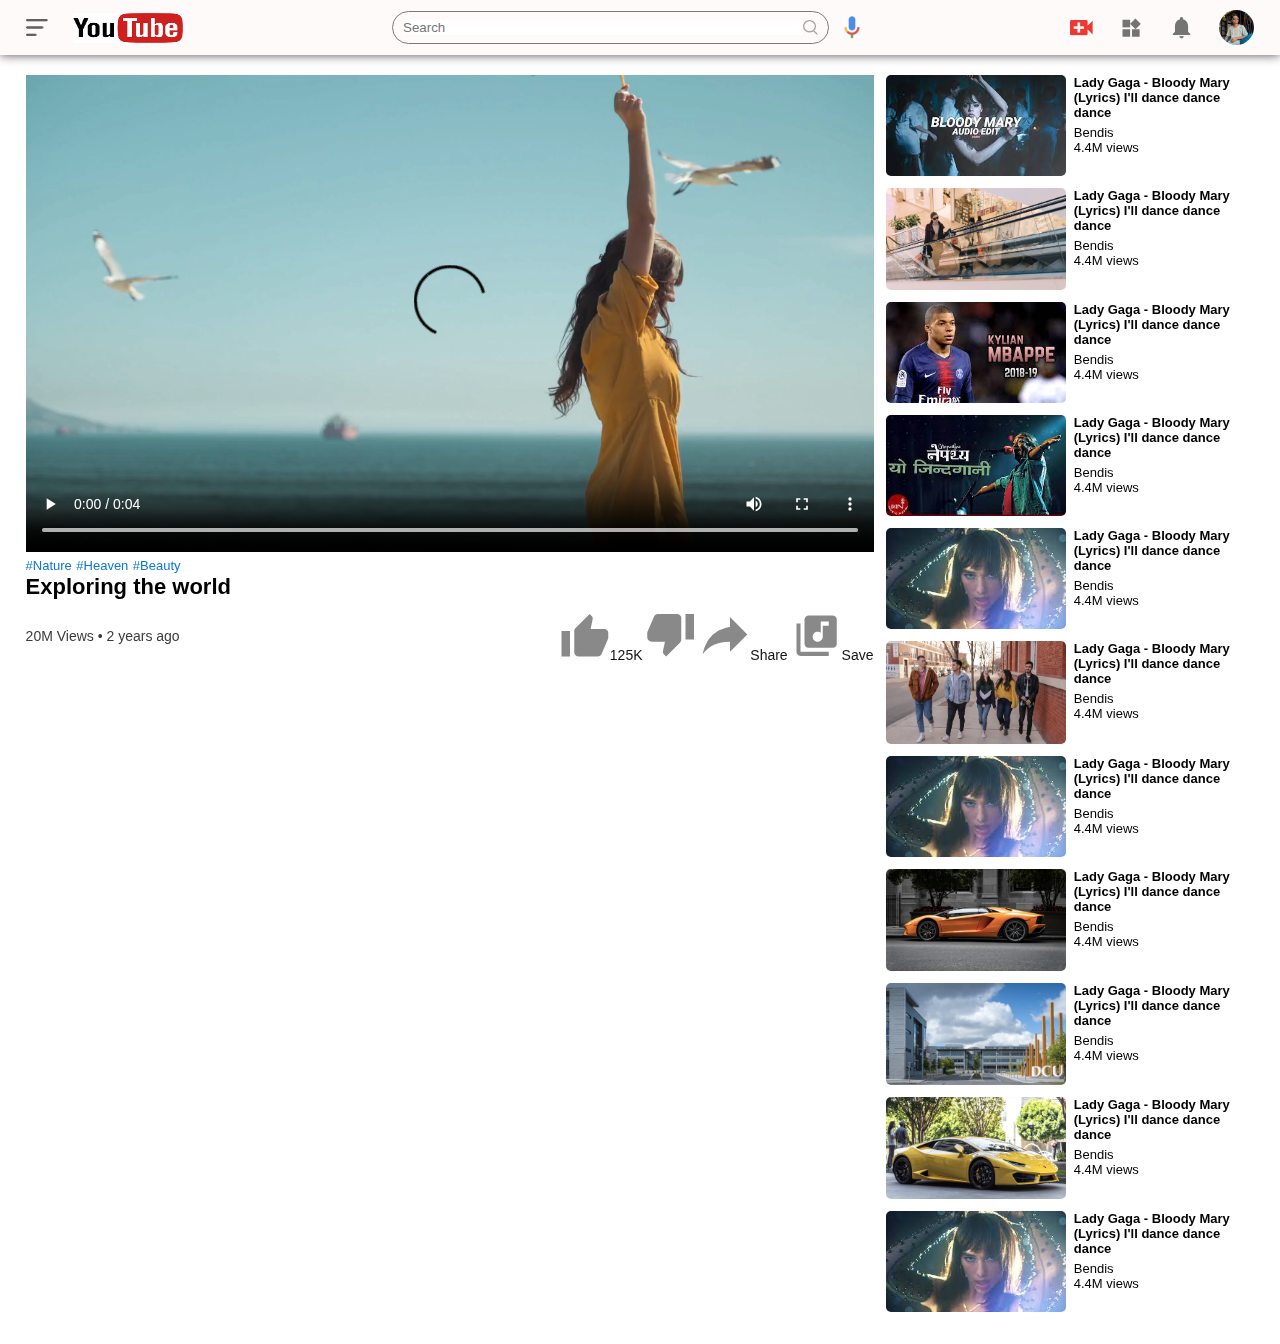
==== play-video.html @ c6f5908e "Fifth  Commit" ====
<!DOCTYPE html>
<html lang="en">
<head>
    <meta charset="UTF-8">
    <meta http-equiv="X-UA-Compatible" content="IE=edge">
    <meta name="viewport" content="width=device-width, initial-scale=1.0">
    <title>Play Video- Easy Tutorials YouTube Channel</title>
    <link rel="stylesheet" href="style.css">
</head>
<body>
    <nav class="flex-div">
        <div class="nav-left flex-div">
          <img class="menu-icon" src="images/menu.png" alt="" />
          <img
            class="logo"
            style="width: 110px; height: 30px"
            src="images/logo1.png"
            alt=""
          />
        </div>
  
        <div class="nav-middle flex-div">
          <div class="search-box flex-div">
            <input type="text" placeholder="Search" />
            <img src="images/search.png" alt="" />
          </div>
          <img src="images/voice-search.png" class="mic-icon" alt="" />
        </div>
  
        <div class="nav-right flex-div">
          <img src="images/upload.png" alt="" />
          <img src="images/more.png" alt="" />
          <img src="images/notification.png" alt="" />
          <img class="user-icon" src="images/Shankar.JPG" alt="" />
        </div>
      </nav>

      <div class="container play-container">
        <div class="row">
            <div class="play-video">
                <video controls autoplay >
                    <source src="images/video.mp4" type="video/mp4">
                </video>
                <div class="tags">
                    <a href="">#Nature</a>
                    <a href="">#Heaven</a>
                    <a href="">#Beauty</a>
                    
                </div>
                <h3>Exploring the world</h3>
                <div class="play-video-info">
                    <p> 20M Views &bull; 2 years ago</p>
                    <div>
                        <a href=""><img src="images/like.png" alt="">125K</a>
                        <a href=""><img src="images/dislike.png" alt=""></a>
                        <a href=""><img src="images/sh.png" alt="">Share</a>
                        <a href=""><img src="images/save.png" alt="">Save</a>
                    </div>
                </div>
            </div>


            <div class="right-sidebar">
                <div class="side-video-list">
                    <a href="" class="small-thumbnail">
                      <img src="images/thumbnai1.jpg"  alt="" />
                    </a>
                      <div class="vid-info">
                        <a href="">Lady Gaga - Bloody Mary (Lyrics) I'll dance dance dance
                        </a>
                        <p >Bendis</p>
                        <p >4.4M views </p>
                      </div> 
                </div>
                <div class="side-video-list">
                    <a href="" class="small-thumbnail">
                      <img src="images/thumbnail3.png"  alt="" />
                    </a>
                      <div class="vid-info">
                        <a href="">Lady Gaga - Bloody Mary (Lyrics) I'll dance dance dance
                        </a>
                        <p >Bendis</p>
                        <p >4.4M views </p>
                      </div> 
                </div>
                <div class="side-video-list">
                    <a href="" class="small-thumbnail">
                      <img src="images/thumbnail3.jpg"  alt="" />
                    </a>
                      <div class="vid-info">
                        <a href="">Lady Gaga - Bloody Mary (Lyrics) I'll dance dance dance
                        </a>
                        <p >Bendis</p>
                        <p >4.4M views </p>
                      </div> 
                </div>
                <div class="side-video-list">
                    <a href="" class="small-thumbnail">
                      <img src="images/thumbnail6.jpg"  alt="" />
                    </a>
                      <div class="vid-info">
                        <a href="">Lady Gaga - Bloody Mary (Lyrics) I'll dance dance dance
                        </a>
                        <p >Bendis</p>
                        <p >4.4M views </p>
                      </div> 
                </div>
                <div class="side-video-list">
                    <a href="" class="small-thumbnail">
                      <img src="images/thumbnail5.jpg"  alt="" />
                    </a>
                      <div class="vid-info">
                        <a href="">Lady Gaga - Bloody Mary (Lyrics) I'll dance dance dance
                        </a>
                        <p >Bendis</p>
                        <p >4.4M views </p>
                      </div> 
                </div>
                <div class="side-video-list">
                    <a href="" class="small-thumbnail">
                      <img src="images/thumbnail5.png"  alt="" />
                    </a>
                      <div class="vid-info">
                        <a href="">Lady Gaga - Bloody Mary (Lyrics) I'll dance dance dance
                        </a>
                        <p >Bendis</p>
                        <p >4.4M views </p>
                      </div> 
                </div>
                <div class="side-video-list">
                    <a href="" class="small-thumbnail">
                      <img src="images/thumbnail5.jpg"  alt="" />
                    </a>
                      <div class="vid-info">
                        <a href="">Lady Gaga - Bloody Mary (Lyrics) I'll dance dance dance
                        </a>
                        <p >Bendis</p>
                        <p >4.4M views </p>
                      </div> 
                </div>
                <div class="side-video-list">
                    <a href="" class="small-thumbnail">
                      <img src="images/thumbnail6.png"  alt="" />
                    </a>
                      <div class="vid-info">
                        <a href="">Lady Gaga - Bloody Mary (Lyrics) I'll dance dance dance
                        </a>
                        <p >Bendis</p>
                        <p >4.4M views </p>
                      </div> 
                </div>
                <div class="side-video-list">
                    <a href="" class="small-thumbnail">
                      <img src="images/thumbnail7.png"  alt="" />
                    </a>
                      <div class="vid-info">
                        <a href="">Lady Gaga - Bloody Mary (Lyrics) I'll dance dance dance
                        </a>
                        <p >Bendis</p>
                        <p >4.4M views </p>
                      </div> 
                </div>
                <div class="side-video-list">
                    <a href="" class="small-thumbnail">
                      <img src="images/thumbnail8.png"  alt="" />
                    </a>
                      <div class="vid-info">
                        <a href="">Lady Gaga - Bloody Mary (Lyrics) I'll dance dance dance
                        </a>
                        <p >Bendis</p>
                        <p >4.4M views </p>
                      </div> 
                </div>
                <div class="side-video-list">
                    <a href="" class="small-thumbnail">
                      <img src="images/thumbnail5.jpg"  alt="" />
                    </a>
                      <div class="vid-info">
                        <a href="">Lady Gaga - Bloody Mary (Lyrics) I'll dance dance dance
                        </a>
                        <p >Bendis</p>
                        <p >4.4M views </p>
                      </div> 
                </div>
        </div>
      </div>
    
</body>
</html>
---- style.css ----
*{
    margin: 0;
    padding: 0;
    font-family: 'poppins', sans-serif;
    box-sizing: border-box;

}

a{
    text-decoration: none;
    color: rgb(20, 20, 20);

}

img{
    cursor: pointer;

}

.flex-div{
    display: flex;
    align-items: center;
}

nav{
    padding: 10px 2%;
    justify-content: space-between;
    box-shadow:  0 0 10px rgb(86, 76, 76);
    background: rgb(255, 250, 250);
    position: sticky;
    top: 0;
    z-index: 10;

}

.nav-right img{
    width: 25px;
    margin-right: 25px;

}

.nav-right .user-icon{
    width: 35px;
    border-radius: 50%;
    margin-right: 0;

}

.nav-left .menu-icon{
    width: 22px;
    margin-right: 25px;
}

.nav-middle .mic-icon{
    width: 16px;


}
.nav-middle .search-box{
    border: 1px solid rgb(121, 121, 125);
    margin-right: 15px;
    padding: 8px 10px;
    border-radius: 25px;
}
.nav-middle .search-box input{
    width: 400px;
    border: 0;
    outline: 0;
    outline: transparent;
}

.nav-middle .search-box img{
    width: 15px;
}

/* sidebar */


.sidebar{
    background: rgb(255, 255, 255);
    color: rgb(14, 14, 15);
    width: 20%;
    height: 100vh;
    position: absolute;
    top: 0;
    padding-left: 2%;
    padding-top:80px ;
    

}


.shortcut-links a img{
    width: 20px;
    margin-right:20px ;


}

.shortcut-links a{
    display: flex;
    align-items: center;
    margin-bottom:20px ;
    width: fit-content;
    flex-wrap: wrap;

}

.shortcut-links a:first-child{
    color: rgb(37, 22, 22);
    font-weight: bold;
}

.sidebar hr{
    border: 0;
    height: 1px;
    background-color: black;
    width: 85%;
}

.subscribed-list h3{
    font-size: 13px;
    margin: 20px 0;
    color: black;
}
.subscribed-list a{
    display: flex;
    align-items: center;
    margin-bottom: 20px;
    width: fit-content;
    flex-wrap: wrap;


}

.subscribed-list a img{
    width: 25px;
    border-radius: 50%;
    margin-right: 20px;
}

.small-sidebar{
    width: 5%;
}

.small-sidebar a p{
    display: none;
}

.small-sidebar h3{
    display: none;
}

.small-sidebar hr{
    width: 100%;
    margin-bottom: 25px;
}


/* main */

.container{
    background: rgb(255, 255, 255);
    padding-left: 22%;
    padding-top: 20px;
    padding-bottom: 20px;
    padding-right: 2%;

}

.large-container{
    padding-left: 7%;

}
.banner{
    width: 100%;
}

.banner img{
    width: 100%;
    border-radius: 8px;
}

.list-container{
    display: grid;
    grid-template-columns: repeat(auto-fit, minmax(250px, 1fr));
    column-gap: 16px;
    row-gap:30px;
    margin-top:15px;

}

.vid-list .thumbnail{
    width: 100%;
    border-radius: 5px;
    


}

.vid-list .flex-div{
    align-items: flex-start;
    margin-top: 7px;
}

.flex-diva img{
    width: 35px;
    border-radius: 50%;
    margin-right:10PX ;
}

.vid-info{
    color: black;
    font-size: 13px;

}


.vid-info a{
    color: black;
    font-weight: 600;
    display: block;
    margin-bottom: 5px;
}

@media (max-width: 900px){
    .menu-icon{
        display: none;

    }
    .sidebar{
        display: none;
    }
    .container, .large-container{
        padding-left:5%;
        padding-right: 5%;

    }
    .nav-right img{
        display: none;
    }
    .nav-right .user-icon{
        display: block;
        width: 30px;
    }
    .nav-middle .search-box input{
        width: 100%;


    }
    .nav-middle .mic-icon{
        display: none;
    }
    .logo{
        width: 90px;
        
    }
}

/* --------------------play video page---------------- */



.play-container{
    padding-left: 2%;
}

.row{
    display: flex;
    justify-content: space-between;
    flex-wrap: wrap;


}

.row .play-video{
    flex-basis: 69%;
}

.right-sidebar{
    flex-basis: 30%;
}

.play-video video{
    width: 100%;
}

.side-video-list{
    display: flex;
    justify-content: space-between;
    margin-bottom: 8px;
}

.side-video-list img{
    width: 100%;
    border-radius: 5px;
}

.side-video-list .small-thumbnail{
    flex-basis: 49%;
    
}

.side-video-list .vid-info{
    flex-basis: 49%;
    

}

.play-video .tags a{
    color: rgb(12, 119, 212);
    font-size: 13px;
}


.play-video h3{
    font-weight: 600;
    font-size: 22px;
}

.play-video .play-video-info{
    display: flex;
    align-items: center;
    justify-content: space-between;
    flex-wrap: wrap;
    margin-top: 10px;
    font-size:14px ;
    color: rgb(59, 59, 59);
}
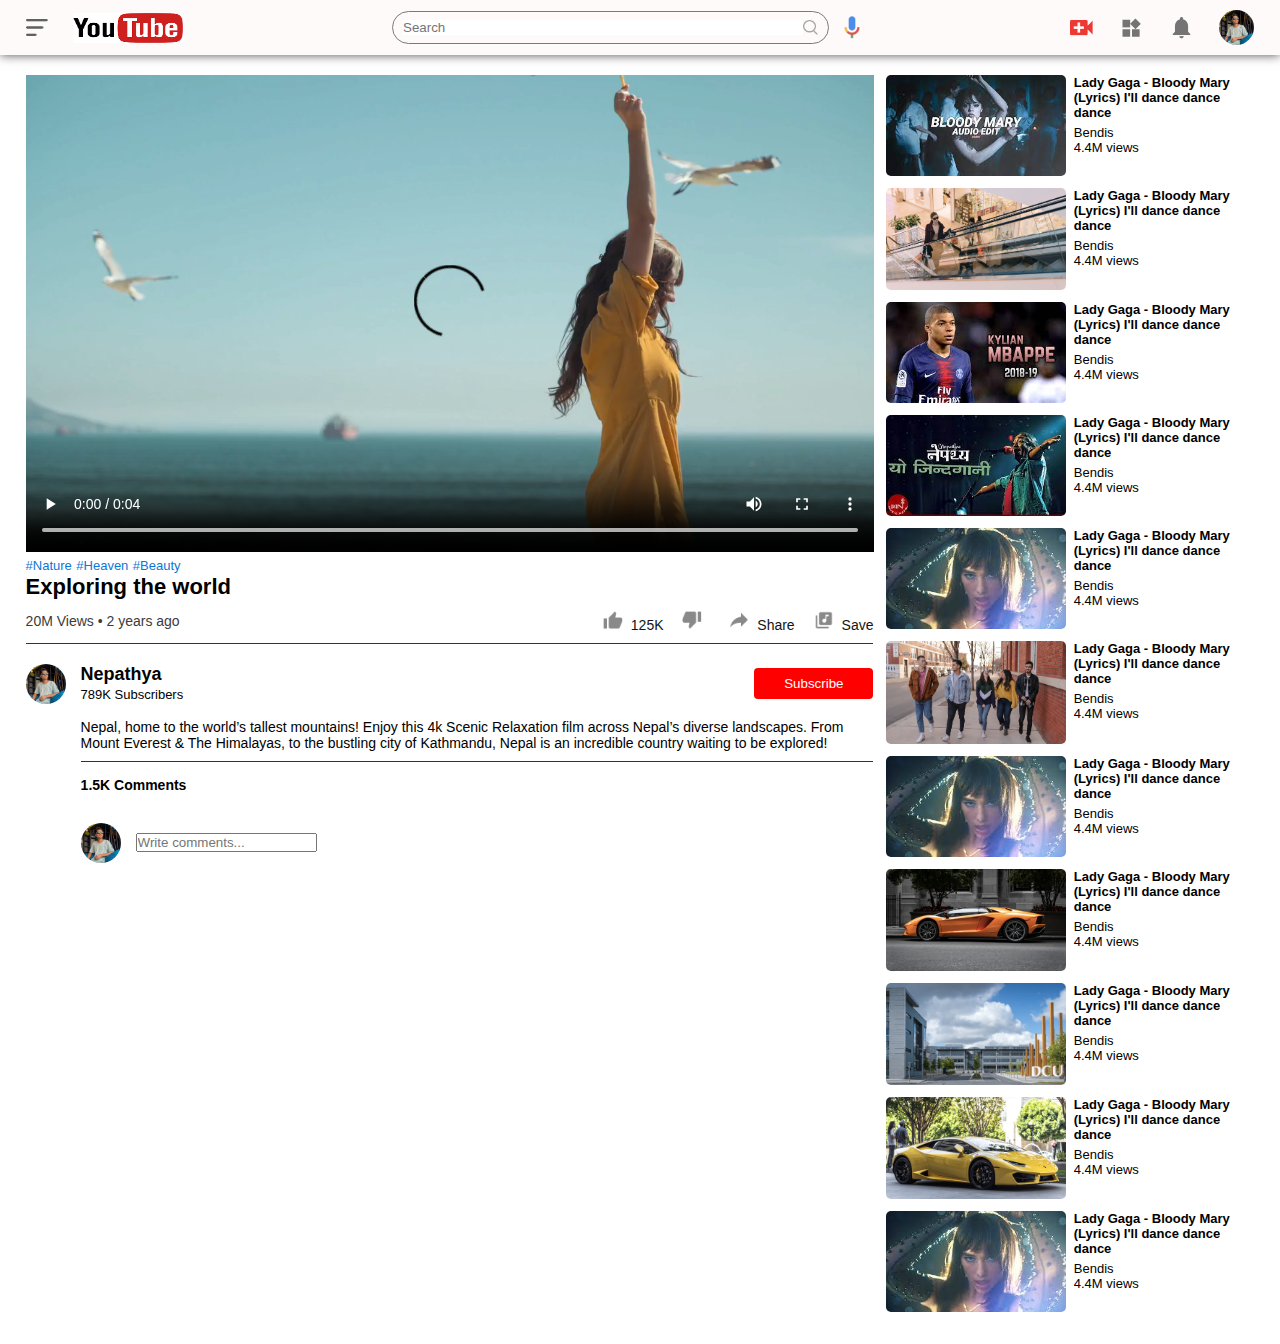
==== commit d27bb43e: "Fouth COmmit" ====
--- a/play-video.html
+++ b/play-video.html
@@ -57,6 +57,25 @@
                         <a href=""><img src="images/save.png" alt="">Save</a>
                     </div>
                 </div>
+                <hr>
+                <div class="publisher">
+                    <img src="images/Shankar.JPG" alt="">
+                    <div>
+                        <p>Nepathya</p>
+                        <span>789K Subscribers</span>
+                    </div>
+                    <button type="button">Subscribe</button>
+                </div>
+                <div class="vid-description">
+                  <p>Nepal, home to the world’s tallest mountains! Enjoy this 4k Scenic Relaxation film across Nepal’s diverse landscapes. From Mount Everest & The Himalayas, to the bustling city of Kathmandu, Nepal is an incredible country waiting to be explored!</p>
+                  <hr>
+                  <h4>1.5K Comments</h4>
+                  <div class="add-comment">
+                    <img src="images/Shankar.JPG" >
+                    <input type="text" placeholder="Write comments...">
+                  </div>
+                  
+                </div>
             </div>
 
 
--- a/style.css
+++ b/style.css
@@ -327,3 +327,91 @@
     font-size:14px ;
     color: rgb(59, 59, 59);
 }
+
+.play-video .play-video-info a img{
+    width: 20px;
+    margin-right: 8px;
+
+}
+
+.play-video .play-video-info a{
+    display: inline;
+    align-items:center ;
+    margin-left:15px ;
+}
+
+.play-video hr{
+    border: 0;
+    height: 1px;
+    background-color: rgb(51, 50, 50);
+    margin: 10px 0;
+}
+
+
+.publisher{
+    display: flex;
+    align-items: center;
+    margin-top: 20px;
+}
+
+.publisher div{
+    flex:1;
+}
+.publisher img{
+    width: 40px;
+    border-radius: 50%;
+    margin-right: 15px;
+
+}
+
+.publisher div p{
+    color: rgb(2, 2, 2);
+    font-weight: 600;
+    font-size: 18px;
+}
+
+.publisher div span{
+    font-size: 13px;
+    color: black;
+}
+
+.publisher button{
+    background-color: red;
+    color: white;
+    padding: 8px 30px;
+    border: 0;
+    border-radius: 4px;
+    outline: 0;
+    cursor: pointer;
+}
+
+.vid-description{
+    padding-left: 55px;
+    margin: 15px 0;
+}
+
+.vid-description p{
+    font-size: 14px;
+    margin-bottom: 5px;
+    color: black;;
+}
+
+
+.vid-description h4{
+    font-size: 14px;
+    color:black;
+    margin-top: 15px;
+}
+
+
+.add-comment{
+    display: flex;
+    align-items: center;
+    margin: 30px 0;
+}
+.add-comment img{
+    width: 40px;
+    border-radius: 50%;
+    margin-right: 15px;
+}
+
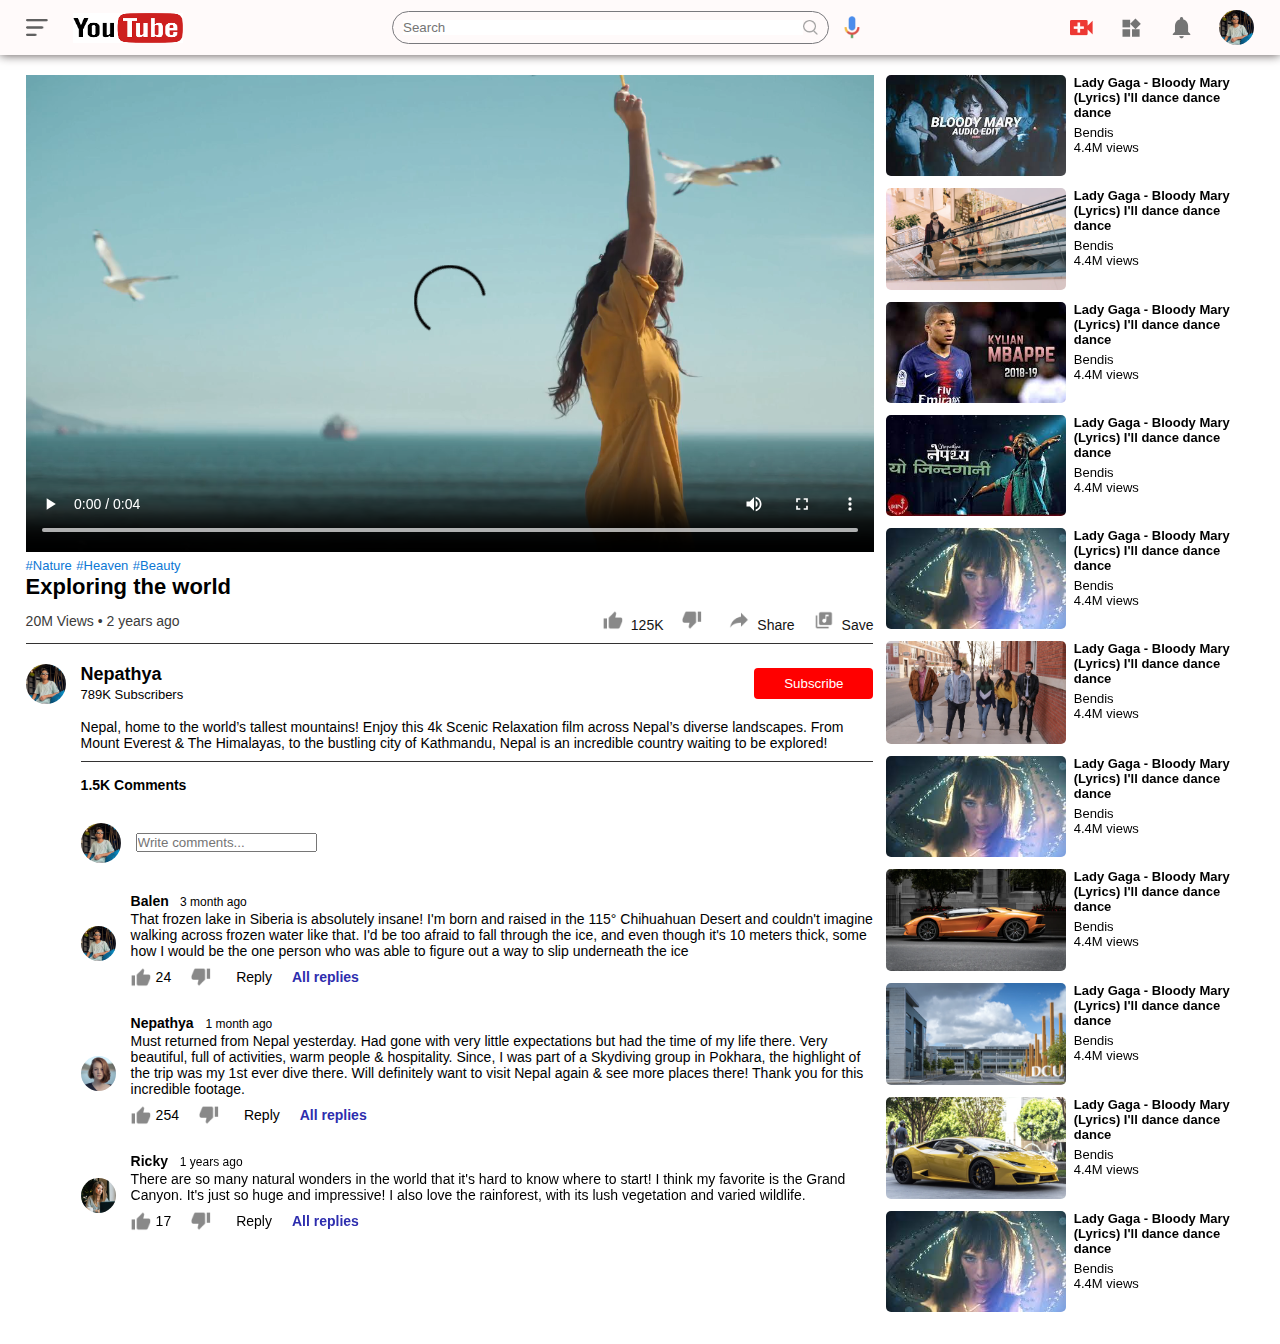
==== commit 3a0b5a6d: "Fifth  Commit" ====
--- a/play-video.html
+++ b/play-video.html
@@ -74,6 +74,55 @@
                     <img src="images/Shankar.JPG" >
                     <input type="text" placeholder="Write comments...">
                   </div>
+                  <div class="old-comment">
+                    <img src="images/Shankar.JPG" >
+                    <div>
+                      <h3>Balen<span> 3 month ago</span></h3>
+                      <p>That frozen lake in Siberia is absolutely insane! I'm born and raised in the 115° Chihuahuan Desert and couldn't imagine walking across  frozen water like that. I'd be too afraid to fall through the ice, and even though it's 10 meters thick, some how I would be the one person who was able to figure out a way to slip underneath the ice</p>
+                      <div class="comment-action">
+                        <img src="images/like.png" alt="">
+                        <span>24</span>
+                        <img src="images/dislike.png
+                        " alt="">
+                        <span></span>
+                        <span>Reply</span>
+                        <a href="">All replies</a>
+                      </div>
+                    </div>
+                  </div>
+                  <div class="old-comment">
+                    <img src="images/megan.png" >
+                    <div>
+                      <h3>Nepathya <span> 1 month ago</span></h3>
+                      <p>Must returned from Nepal yesterday. Had gone with very little expectations but had the time of my life there. Very beautiful, full of activities, warm people & hospitality. Since, I was part of a Skydiving group in Pokhara, the highlight of the trip was my 1st ever dive there. Will definitely want to visit Nepal again & see more places there! Thank you for this incredible footage.</p>
+                      <div class="comment-action">
+                        <img src="images/like.png" alt="">
+                        <span>254</span>
+                        <img src="images/dislike.png
+                        " alt="">
+                        <span></span>
+                        <span>Reply</span>
+                        <a href="">All replies</a>
+                      </div>
+                    </div>
+                  </div>
+
+                  <div class="old-comment">
+                    <img src="images/cameron.png" >
+                    <div>
+                      <h3>Ricky <span> 1 years ago</span></h3>
+                      <p>There are so many natural wonders in the world that it's hard to know where to start! I think my favorite is the Grand Canyon. It's just so huge and impressive! I also love the rainforest, with its lush vegetation and varied wildlife.</p>
+                      <div class="comment-action">
+                        <img src="images/like.png" alt="">
+                        <span>17</span>
+                        <img src="images/dislike.png
+                        " alt="">
+                        <span></span>
+                        <span>Reply</span>
+                        <a href="">All replies</a>
+                      </div>
+                    </div>
+                  </div>
                   
                 </div>
             </div>
--- a/style.css
+++ b/style.css
@@ -415,3 +415,78 @@
     margin-right: 15px;
 }
 
+.old-comment{
+    display: flex;
+    align-items: center;
+    margin: 20px 0;
+
+}
+
+.old-comment img{
+    width: 35px;
+    border-radius: 50%;
+    margin-right: 15px;
+}
+
+.old-comment h3{
+    font-size: 14px;
+    margin-bottom: 2px;
+}
+
+.old-comment h3 span{
+    font-size: 12px;
+    color: black;
+    font-weight: 400;
+    margin-left: 8px;
+
+
+}
+
+.old-comment .comment-action{
+    display: flex;
+    align-items: center;
+    margin: 8px 0;
+    font-size: 14px;
+
+}
+
+.old-comment .comment-action img{
+    border-radius: 0;
+    width: 20px;
+    margin-right: 5px;
+
+}
+
+.old-comment .comment-action span{
+    margin-right: 20px;
+    color: black;
+}
+
+.old-comment .comment-action a{
+    font-weight: bold;
+    color: rgb(45, 45, 174);
+}
+
+
+@media (max-width:900px){
+    .play-video{
+        flex-basis: 100%;
+    }
+    .right-sidebar{
+        flex-basis: 100%;
+    }
+    .play-container{
+        padding-left: 5%;
+    }
+    .vid-description{
+        padding-left: 0;
+    }
+    .play-video .play-video-info a{
+        margin-left: 0;
+        margin-right: 15px;
+        margin-top: 15px;
+
+    }
+}
+
+ 